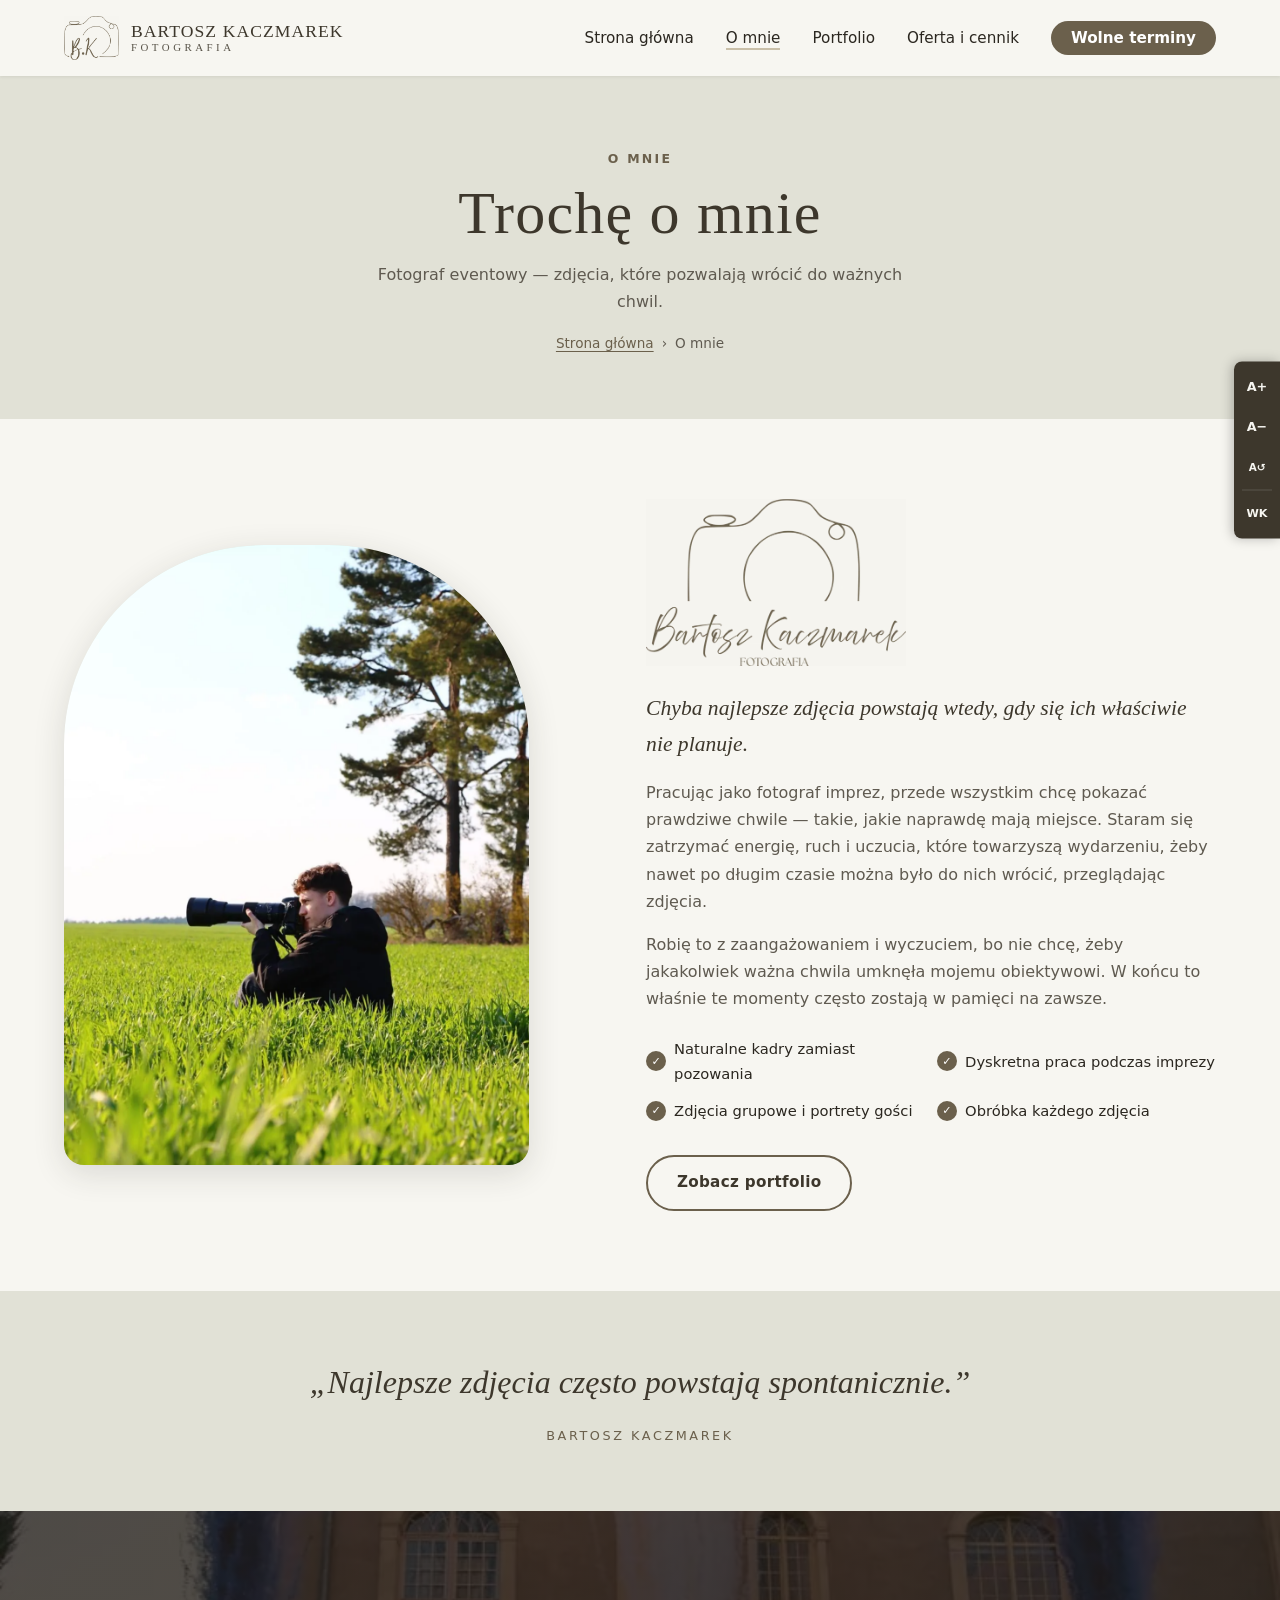
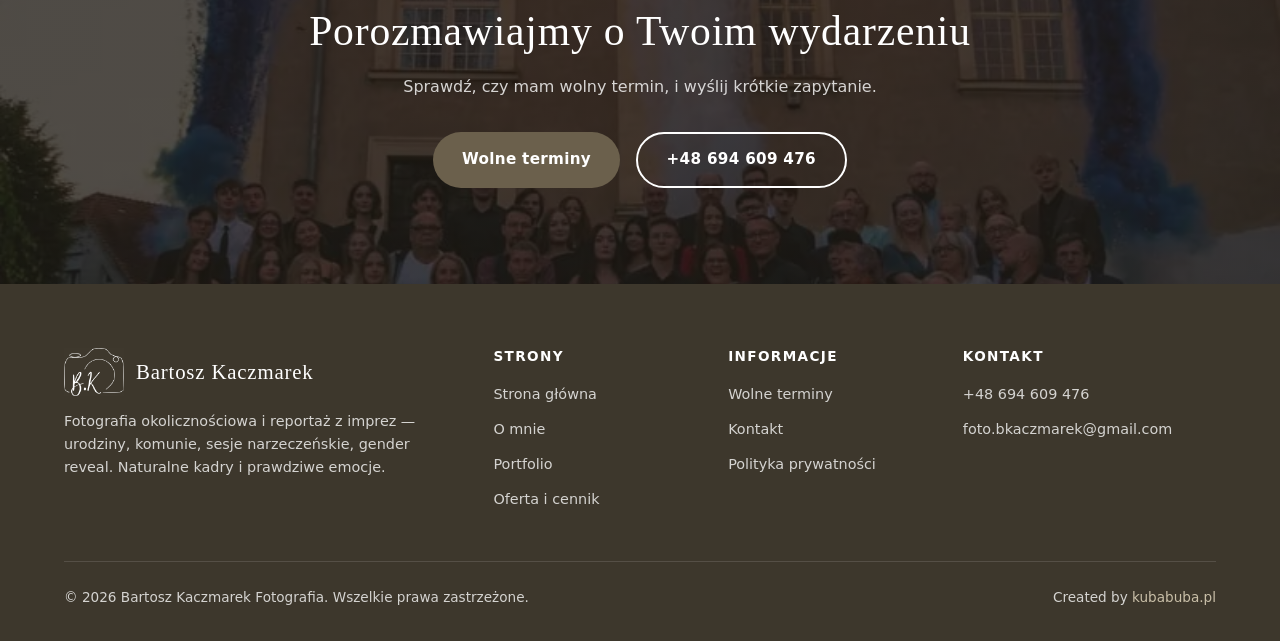
==== o-mnie.html @ b48b7364 "feat: strona Bartosz Kaczmarek Fotografia z kalendarzem wolnych terminów - strony: główna, o mnie, p" ====
<!DOCTYPE html>
<html lang="pl">
<head>
  <meta charset="UTF-8">
  <meta name="viewport" content="width=device-width, initial-scale=1.0">
  <title>O mnie — Bartosz Kaczmarek Fotografia</title>
  <meta name="description" content="Bartosz Kaczmarek — fotograf eventowy. Reportaż z imprez okolicznościowych i sesje zdjęciowe nastawione na naturalne kadry i prawdziwe emocje.">
  <meta property="og:title" content="O mnie — Bartosz Kaczmarek Fotografia">
  <meta property="og:description" content="Fotograf eventowy nastawiony na naturalne kadry i prawdziwe emocje.">
  <meta property="og:type" content="website">
  <meta property="og:locale" content="pl_PL">
  <meta name="theme-color" content="#3d372c">
  <link rel="icon" type="image/png" href="favicon.png">
  <link rel="apple-touch-icon" href="apple-touch-icon.png">
  <link rel="stylesheet" href="assets/css/style.css">
</head>
<body data-page="o-mnie" class="nav-solid">

  <div id="header-placeholder"></div>

  <main id="main">

    <div class="page-hero">
      <div class="container">
        <span class="label">O mnie</span>
        <h1>Trochę o mnie</h1>
        <p>Fotograf eventowy — zdjęcia, które pozwalają wrócić do ważnych chwil.</p>
        <nav class="breadcrumb" aria-label="Okruszki">
          <a href="index.html">Strona główna</a>
          <span aria-hidden="true">›</span>
          <span>O mnie</span>
        </nav>
      </div>
    </div>

    <section>
      <div class="container">
        <div class="about-grid">
          <div class="about-image reveal-left">
            <img src="assets/img/portfolio/fotograf-w-plenerze.webp" alt="Bartosz Kaczmarek z aparatem podczas zdjęć w plenerze" width="1066" height="1600" loading="lazy">
          </div>
          <div class="about-content reveal-right">
            <img src="assets/img/logo-full.webp" alt="Bartosz Kaczmarek Fotografia — logo" width="600" height="385" loading="lazy" style="max-width:260px; margin-bottom:1.5rem;">
            <p class="lead">Chyba najlepsze zdjęcia powstają wtedy, gdy się ich właściwie nie planuje.</p>
            <p>Pracując jako fotograf imprez, przede wszystkim chcę pokazać prawdziwe chwile — takie, jakie naprawdę mają miejsce. Staram się zatrzymać energię, ruch i uczucia, które towarzyszą wydarzeniu, żeby nawet po długim czasie można było do nich wrócić, przeglądając zdjęcia.</p>
            <p>Robię to z zaangażowaniem i wyczuciem, bo nie chcę, żeby jakakolwiek ważna chwila umknęła mojemu obiektywowi. W końcu to właśnie te momenty często zostają w pamięci na zawsze.</p>
            <div class="about-features">
              <span class="about-feature">Naturalne kadry zamiast pozowania</span>
              <span class="about-feature">Dyskretna praca podczas imprezy</span>
              <span class="about-feature">Zdjęcia grupowe i portrety gości</span>
              <span class="about-feature">Obróbka każdego zdjęcia</span>
            </div>
            <a href="portfolio.html" class="btn btn-outline-dark">Zobacz portfolio</a>
          </div>
        </div>
      </div>
    </section>

    <section class="quote-band alt">
      <div class="container reveal">
        <blockquote>„Najlepsze zdjęcia często powstają spontanicznie.”</blockquote>
        <cite>Bartosz Kaczmarek</cite>
      </div>
    </section>

    <section id="cta">
      <div class="container">
        <h2 class="reveal">Porozmawiajmy o Twoim wydarzeniu</h2>
        <p class="reveal">Sprawdź, czy mam wolny termin, i wyślij krótkie zapytanie.</p>
        <div class="cta-actions reveal">
          <a href="kontakt.html#terminy" class="btn btn-primary">Wolne terminy</a>
          <a href="tel:+48694609476" class="btn btn-outline">+48 694 609 476</a>
        </div>
      </div>
    </section>

  </main>

  <div id="footer-placeholder"></div>

  <script src="assets/js/components.js"></script>
  <script src="assets/js/main.js"></script>
  <script src="assets/js/booking.js"></script>
</body>
</html>
---- assets/css/style.css ----
/* ============================================================
   BARTOSZ KACZMAREK FOTOGRAFIA — Main Stylesheet
   Układ header/footer jak w Filar; kolory z logo (len + taupe)
   ============================================================ */

/* ── Custom Properties ───────────────────────────────────── */
:root {
  /* Brand colours (z logo: tło #E1E1D6, linia #8C7E64) */
  --color-primary:      #6b604c;
  --color-primary-dark: #3d372c;
  --color-accent:       #8c7e64;
  --color-accent-light: #c9bfa8;
  --color-text:         #2b2720;
  --color-text-light:   #5f5a50;
  --color-bg:           #f7f6f1;
  --color-bg-alt:       #e1e1d6;
  --color-border:       #d6d3c6;
  --color-white:        #ffffff;

  /* Calendar states */
  --cal-free:    #e3ecd9;
  --cal-free-bd: #7d9a62;

  /* Typography — bez zewnętrznych fontów */
  /* Tylko kroje z pełnymi polskimi znakami (Bodoni MT/Didot ich nie mają — litery z ogonkami
     wypadały z innego fontu). Palatino: Windows/macOS, dalej Georgia i systemowy szeryfowy. */
  --font-heading: 'Palatino Linotype', Palatino, 'Book Antiqua', Georgia, 'Noto Serif', serif;
  --font-body:    'Segoe UI', system-ui, -apple-system, sans-serif;
  --font-size-base: 1rem;
  --line-height:    1.7;

  /* Spacing */
  --section-pad: 5rem 0;
  --container-max: 1200px;
  --container-pad: 0 1.5rem;

  /* Shadows */
  --shadow-sm: 0 1px 3px rgba(43,39,32,.08);
  --shadow-md: 0 4px 16px rgba(43,39,32,.10);
  --shadow-lg: 0 8px 32px rgba(43,39,32,.14);

  /* Radius */
  --radius-sm: 6px;
  --radius-md: 12px;
  --radius-lg: 20px;

  /* Transitions */
  --transition: 0.25s ease;
}

/* ── Reset ───────────────────────────────────────────────── */
*, *::before, *::after { box-sizing: border-box; margin: 0; padding: 0; }

html { scroll-behavior: smooth; font-size: 16px; }

body {
  font-family: var(--font-body);
  font-size: var(--font-size-base);
  line-height: var(--line-height);
  color: var(--color-text);
  background: var(--color-bg);
  overflow-x: hidden;
}

/* Animacje wejścia (reveal-left/right) nie mogą poszerzać strony na telefonach */
main { overflow-x: clip; }

img { max-width: 100%; height: auto; display: block; }
a { color: inherit; text-decoration: none; }
ul, ol { list-style: none; }
button { cursor: pointer; border: none; background: none; font: inherit; color: inherit; }
input, textarea, select { font: inherit; }

:focus-visible { outline: 3px solid var(--color-accent); outline-offset: 3px; }

.skip-link {
  position: absolute; left: 1rem; top: -100px; z-index: 2000;
  background: var(--color-primary-dark); color: var(--color-white);
  padding: .5rem 1rem; border-radius: var(--radius-sm);
}
.skip-link:focus { top: 1rem; }

/* ── Typography ──────────────────────────────────────────── */
h1, h2, h3, h4, h5, h6 {
  font-family: var(--font-heading);
  line-height: 1.2;
  color: var(--color-primary-dark);
  font-weight: 500;
  letter-spacing: .02em;
}

h1 { font-size: clamp(2.1rem, 5.5vw, 3.75rem); }
h2 { font-size: clamp(1.7rem, 3.8vw, 2.6rem); }
h3 { font-size: clamp(1.2rem, 2.5vw, 1.5rem); }
h4 { font-size: 1.1rem; }

p { margin-bottom: 1rem; }
p:last-child { margin-bottom: 0; }

/* ── Container ───────────────────────────────────────────── */
.container {
  max-width: var(--container-max);
  width: 100%;
  margin: 0 auto;
  padding: var(--container-pad);
}

/* ── Section ─────────────────────────────────────────────── */
section { padding: var(--section-pad); }
section.alt { background: var(--color-bg-alt); }

.section-header {
  text-align: center;
  margin-bottom: 3rem;
}
.label,
.section-header .label {
  display: inline-block;
  font-size: .78rem;
  font-weight: 700;
  letter-spacing: .18em;
  text-transform: uppercase;
  color: var(--color-primary);
  margin-bottom: .5rem;
}
.section-header h2 { margin-bottom: .75rem; }
.section-header p {
  max-width: 620px;
  margin: 0 auto;
  color: var(--color-text-light);
}

/* ── Buttons ─────────────────────────────────────────────── */
.btn {
  display: inline-flex;
  align-items: center;
  gap: .5rem;
  padding: .8rem 1.8rem;
  border-radius: 50px;
  font-weight: 600;
  font-size: .95rem;
  letter-spacing: .02em;
  transition: background var(--transition), color var(--transition),
              transform var(--transition), box-shadow var(--transition);
}
.btn:hover { transform: translateY(-2px); box-shadow: var(--shadow-md); }
.btn:active { transform: translateY(0); }

.btn-primary {
  background: var(--color-primary);
  color: var(--color-white);
}
.btn-primary:hover { background: var(--color-primary-dark); }

.btn-outline {
  background: transparent;
  color: var(--color-white);
  border: 2px solid var(--color-white);
}
.btn-outline:hover {
  background: var(--color-white);
  color: var(--color-primary-dark);
}

.btn-outline-dark {
  background: transparent;
  color: var(--color-primary-dark);
  border: 2px solid var(--color-primary);
}
.btn-outline-dark:hover {
  background: var(--color-primary);
  color: var(--color-white);
}

/* ── Navigation ──────────────────────────────────────────── */
#navbar {
  position: fixed;
  top: 0; left: 0; right: 0;
  z-index: 1000;
  background: transparent;
  transition: background var(--transition), box-shadow var(--transition), padding var(--transition);
  padding: 1rem 0;
}
#navbar.scrolled {
  background: var(--color-bg);
  box-shadow: var(--shadow-sm);
  padding: .5rem 0;
}

.nav-inner {
  display: flex;
  align-items: center;
  justify-content: space-between;
  gap: 1rem;
}

.nav-logo {
  display: flex;
  align-items: center;
  gap: .75rem;
  color: var(--color-white);
  transition: color var(--transition);
}
.nav-logo img { height: 44px; width: auto; }
.nav-logo .logo-dark { display: none; }
#navbar.scrolled .nav-logo .logo-dark { display: block; }
#navbar.scrolled .nav-logo .logo-light { display: none; }
.nav-logo-text {
  display: flex;
  flex-direction: column;
  line-height: 1.1;
  font-family: var(--font-heading);
}
.nav-logo-text strong { font-weight: 500; font-size: 1.1rem; letter-spacing: .06em; text-transform: uppercase; }
.nav-logo-text span { font-size: .68rem; letter-spacing: .32em; text-transform: uppercase; opacity: .85; }
#navbar.scrolled .nav-logo { color: var(--color-primary-dark); }

.nav-links {
  display: flex;
  align-items: center;
  gap: 2rem;
}
.nav-links a {
  font-weight: 500;
  font-size: .95rem;
  color: rgba(255,255,255,.92);
  transition: color var(--transition);
  position: relative;
}
.nav-links a::after {
  content: '';
  position: absolute;
  bottom: -3px; left: 0;
  width: 0; height: 2px;
  background: var(--color-accent-light);
  transition: width var(--transition);
}
.nav-links a:hover::after,
.nav-links a.active::after { width: 100%; }
.nav-links a:hover { color: var(--color-white); }
#navbar.scrolled .nav-links a { color: var(--color-text); }
#navbar.scrolled .nav-links a::after { background: var(--color-accent); }
#navbar.scrolled .nav-links a:hover { color: var(--color-primary-dark); }

.nav-cta {
  background: var(--color-primary) !important;
  color: var(--color-white) !important;
  padding: .5rem 1.25rem;
  border-radius: 50px;
  font-weight: 700 !important;
  transition: background var(--transition) !important;
}
.nav-cta:hover { background: var(--color-primary-dark) !important; }
.nav-cta::after { display: none !important; }

.hamburger {
  display: none;
  flex-direction: column;
  gap: 5px;
  padding: .25rem;
  position: relative;
  z-index: 2;
}
.hamburger span {
  display: block;
  width: 24px; height: 2px;
  background: var(--color-white);
  border-radius: 2px;
  transition: transform var(--transition), opacity var(--transition);
}
#navbar.scrolled .hamburger span { background: var(--color-primary-dark); }
.hamburger.open span { background: var(--color-white) !important; }

.hamburger.open span:nth-child(1) { transform: translateY(7px) rotate(45deg); }
.hamburger.open span:nth-child(2) { opacity: 0; }
.hamburger.open span:nth-child(3) { transform: translateY(-7px) rotate(-45deg); }

/* Strony bez dużego zdjęcia w hero — od razu jasny pasek */
body.nav-solid #navbar { background: var(--color-bg); box-shadow: var(--shadow-sm); }
body.nav-solid .nav-logo { color: var(--color-primary-dark); }
body.nav-solid .nav-logo .logo-dark { display: block; }
body.nav-solid .nav-logo .logo-light { display: none; }
body.nav-solid .nav-links a { color: var(--color-text); }
body.nav-solid .hamburger span { background: var(--color-primary-dark); }

/* ── Footer ──────────────────────────────────────────────── */
#footer {
  background: var(--color-primary-dark);
  color: rgba(255,255,255,.78);
  padding: 4rem 0 2rem;
}
.footer-grid {
  display: grid;
  grid-template-columns: 2fr 1fr 1fr 1.3fr;
  gap: 2.5rem;
  margin-bottom: 3rem;
}
.footer-brand .logo {
  display: flex;
  align-items: center;
  gap: .75rem;
  font-family: var(--font-heading);
  font-size: 1.3rem;
  color: var(--color-white);
  margin-bottom: .9rem;
  letter-spacing: .04em;
}
.footer-brand .logo img { height: 48px; width: auto; }
.footer-brand p { font-size: .9rem; line-height: 1.6; }

.footer-col h4 {
  font-family: var(--font-body);
  color: var(--color-white);
  font-size: .85rem;
  font-weight: 700;
  letter-spacing: .1em;
  text-transform: uppercase;
  margin-bottom: 1rem;
}
.footer-col ul { display: flex; flex-direction: column; gap: .5rem; }
.footer-col ul a {
  font-size: .9rem;
  transition: color var(--transition);
  word-break: break-word;
}
.footer-col ul a:hover { color: var(--color-white); text-decoration: underline; }

.footer-bottom {
  border-top: 1px solid rgba(255,255,255,.12);
  padding-top: 1.5rem;
  display: flex;
  justify-content: space-between;
  align-items: center;
  font-size: .85rem;
  flex-wrap: wrap;
  gap: .5rem;
}
.footer-bottom p { margin: 0; }
.footer-bottom a { color: var(--color-accent-light); }
.footer-bottom a:hover { color: var(--color-white); }

/* ── Hero (zdjęcie na pełną szerokość) ───────────────────── */
#hero {
  min-height: 100vh;
  min-height: 100svh;
  display: flex;
  align-items: center;
  position: relative;
  overflow: hidden;
  color: var(--color-white);
  background: var(--color-primary-dark);
}
.hero-bg {
  position: absolute;
  inset: 0;
}
.hero-bg img {
  width: 100%; height: 100%;
  object-fit: cover;
  object-position: center 40%;
}
#hero::after {
  content: '';
  position: absolute;
  inset: 0;
  background: linear-gradient(90deg, rgba(30,26,20,.82) 0%, rgba(30,26,20,.55) 45%, rgba(30,26,20,.15) 100%);
}
.hero-inner {
  position: relative;
  z-index: 1;
  max-width: 680px;
  padding-top: 4rem;
}
.hero-label {
  display: inline-block;
  border: 1px solid rgba(255,255,255,.35);
  border-radius: 50px;
  padding: .3rem 1rem;
  font-size: .75rem;
  font-weight: 600;
  letter-spacing: .2em;
  text-transform: uppercase;
  margin-bottom: 1.5rem;
}
#hero h1 {
  color: var(--color-white);
  margin-bottom: 1.25rem;
}
#hero h1 em {
  font-style: italic;
  color: var(--color-accent-light);
}
#hero p {
  font-size: 1.12rem;
  color: rgba(255,255,255,.85);
  max-width: 560px;
  margin-bottom: 2rem;
}
.hero-actions { display: flex; gap: 1rem; flex-wrap: wrap; }

/* ── About (preview) ─────────────────────────────────────── */
.about-grid {
  display: grid;
  grid-template-columns: 1fr 1.1fr;
  gap: 4rem;
  align-items: center;
}
.about-image {
  border-radius: 200px 200px var(--radius-lg) var(--radius-lg);
  overflow: hidden;
  box-shadow: var(--shadow-lg);
  aspect-ratio: 3/4;
  max-height: 620px;
  background: var(--color-bg-alt);
}
.about-image img {
  width: 100%; height: 100%;
  object-fit: cover;
}
.about-content h2 { margin-bottom: 1rem; }
.about-content p { color: var(--color-text-light); }
.about-content .lead {
  font-family: var(--font-heading);
  font-size: 1.35rem;
  font-style: italic;
  color: var(--color-primary-dark);
}

.about-features {
  display: grid;
  grid-template-columns: 1fr 1fr;
  gap: .75rem;
  margin: 1.5rem 0 2rem;
}
.about-feature {
  display: flex;
  align-items: center;
  gap: .5rem;
  font-size: .92rem;
  font-weight: 500;
}
.about-feature::before {
  content: '✓';
  display: flex;
  align-items: center;
  justify-content: center;
  width: 20px; height: 20px;
  background: var(--color-primary);
  color: var(--color-white);
  border-radius: 50%;
  font-size: .7rem;
  font-weight: 800;
  flex-shrink: 0;
}

/* ── Services ────────────────────────────────────────────── */
.services-grid {
  display: grid;
  grid-template-columns: repeat(3, 1fr);
  gap: 1.5rem;
}
.service-card {
  background: var(--color-white);
  border: 1px solid var(--color-border);
  border-radius: var(--radius-md);
  overflow: hidden;
  transition: transform var(--transition), box-shadow var(--transition);
  display: flex;
  flex-direction: column;
}
.service-card:hover { transform: translateY(-6px); box-shadow: var(--shadow-lg); }
.service-photo {
  aspect-ratio: 4/3;
  overflow: hidden;
  background: var(--color-bg-alt);
}
.service-photo img { width: 100%; height: 100%; object-fit: cover; transition: transform .5s ease; }
.service-card:hover .service-photo img { transform: scale(1.05); }
.service-photo--empty { background: var(--color-bg-alt); }

/* Zdjęcia pionowe w przyciętych kaflach — kadr od góry, żeby nie ucinać głów */
img.img-top { object-position: center 8%; }
.service-body { padding: 1.75rem; display: flex; flex-direction: column; flex: 1; }
.service-num {
  font-size: .75rem;
  font-weight: 800;
  color: var(--color-accent);
  letter-spacing: .14em;
  margin-bottom: .5rem;
}
.service-card h3 { margin-bottom: .5rem; }
.service-card p { color: var(--color-text-light); font-size: .93rem; }
.service-tags {
  display: flex; flex-wrap: wrap; gap: .4rem;
  margin-top: auto; padding-top: 1rem;
}
.service-tags li {
  font-size: .75rem;
  background: var(--color-bg);
  border: 1px solid var(--color-border);
  border-radius: 50px;
  padding: .15rem .7rem;
  color: var(--color-text-light);
}

/* ── Portfolio preview (strona główna) ───────────────────── */
.portfolio-mosaic {
  display: grid;
  grid-template-columns: repeat(4, 1fr);
  grid-auto-rows: 220px;
  gap: .75rem;
}
.portfolio-mosaic a {
  position: relative;
  overflow: hidden;
  border-radius: var(--radius-sm);
  background: var(--color-bg-alt);
}
.portfolio-mosaic a:nth-child(1) { grid-column: span 2; grid-row: span 2; }
.portfolio-mosaic a:nth-child(4) { grid-row: span 2; }
.portfolio-mosaic img {
  width: 100%; height: 100%;
  object-fit: cover;
  transition: transform .5s ease, filter .5s ease;
}
.portfolio-mosaic a:hover img { transform: scale(1.05); filter: brightness(.85); }

/* ── Gallery (portfolio.html) ────────────────────────────── */
.gallery-filters {
  display: flex;
  flex-wrap: wrap;
  justify-content: center;
  gap: .5rem;
  margin-bottom: 2.5rem;
}
.gallery-filters button {
  padding: .5rem 1.2rem;
  border-radius: 50px;
  border: 1.5px solid var(--color-border);
  background: var(--color-white);
  font-size: .9rem;
  font-weight: 500;
  color: var(--color-text);
  transition: background var(--transition), color var(--transition), border-color var(--transition);
}
.gallery-filters button:hover { border-color: var(--color-primary); }
.gallery-filters button[aria-pressed="true"] {
  background: var(--color-primary);
  border-color: var(--color-primary);
  color: var(--color-white);
}
.gallery-filters .count { opacity: .7; font-size: .8em; margin-left: .25rem; }

.gallery {
  columns: 3 300px;
  column-gap: 1rem;
}
.gallery-item {
  break-inside: avoid;
  margin-bottom: 1rem;
  position: relative;
  border-radius: var(--radius-sm);
  overflow: hidden;
  background: var(--color-bg-alt);
}
.gallery-item[hidden] { display: none; }
.gallery-item button {
  display: block;
  width: 100%;
  padding: 0;
  cursor: zoom-in;
}
.gallery-item img {
  width: 100%;
  transition: transform .5s ease;
}
.gallery-item figcaption {
  position: absolute;
  left: 0; right: 0; bottom: 0;
  padding: 2rem 1rem .8rem;
  background: linear-gradient(transparent, rgba(30,26,20,.75));
  color: var(--color-white);
  font-size: .85rem;
  opacity: 0;
  transform: translateY(8px);
  transition: opacity var(--transition), transform var(--transition);
  pointer-events: none;
}
.gallery-item:hover img { transform: scale(1.04); }
.gallery-item:hover figcaption,
.gallery-item:focus-within figcaption { opacity: 1; transform: none; }
.gallery-item figcaption span {
  display: block;
  font-size: .7rem;
  letter-spacing: .14em;
  text-transform: uppercase;
  color: var(--color-accent-light);
}

/* ── Lightbox ────────────────────────────────────────────── */
.lightbox {
  border: none;
  padding: 0;
  margin: 0;
  width: 100vw;
  height: 100vh;
  max-width: none;
  max-height: none;
  background: rgba(20,18,14,.96);
  color: var(--color-white);
}
.lightbox::backdrop { background: rgba(20,18,14,.96); }
.lightbox[open] {
  display: flex;
  align-items: center;
  justify-content: center;
}
.lightbox figure {
  max-width: 92vw;
  max-height: 88vh;
  display: flex;
  flex-direction: column;
  align-items: center;
  gap: .75rem;
}
.lightbox img {
  max-width: 92vw;
  max-height: 80vh;
  width: auto;
  height: auto;
  object-fit: contain;
  border-radius: 4px;
  box-shadow: 0 10px 40px rgba(0,0,0,.5);
}
.lightbox figcaption { font-size: .9rem; color: rgba(255,255,255,.8); text-align: center; }
.lightbox-btn {
  position: absolute;
  width: 48px; height: 48px;
  border-radius: 50%;
  background: rgba(255,255,255,.1);
  color: var(--color-white);
  font-size: 1.6rem;
  line-height: 1;
  display: flex; align-items: center; justify-content: center;
  transition: background var(--transition);
}
.lightbox-btn:hover { background: rgba(255,255,255,.25); }
.lightbox-close { top: 1rem; right: 1rem; }
.lightbox-prev { left: 1rem; top: 50%; transform: translateY(-50%); }
.lightbox-next { right: 1rem; top: 50%; transform: translateY(-50%); }
.lightbox-counter { position: absolute; top: 1.4rem; left: 1.5rem; font-size: .85rem; color: rgba(255,255,255,.65); }

/* ── Pricing ─────────────────────────────────────────────── */
.pricing-grid {
  display: grid;
  grid-template-columns: repeat(3, 1fr);
  gap: 1.5rem;
  align-items: stretch;
}
.pricing-card {
  border: 1px solid var(--color-border);
  border-radius: var(--radius-md);
  padding: 2.5rem 2rem;
  background: var(--color-white);
  transition: transform var(--transition), box-shadow var(--transition);
  display: flex;
  flex-direction: column;
  text-align: center;
}
.pricing-card:hover { transform: translateY(-6px); box-shadow: var(--shadow-lg); }
.pricing-card.featured {
  background: var(--color-primary-dark);
  color: var(--color-white);
  border-color: transparent;
  box-shadow: var(--shadow-lg);
}
.pricing-card .plan-name {
  font-size: .8rem;
  font-weight: 700;
  letter-spacing: .18em;
  text-transform: uppercase;
  color: var(--color-primary);
  margin-bottom: .5rem;
}
.pricing-card.featured .plan-name { color: var(--color-accent-light); }
.pricing-hours {
  font-family: var(--font-heading);
  font-size: 1.5rem;
  color: var(--color-primary-dark);
  margin-bottom: 1rem;
}
.pricing-card.featured .pricing-hours { color: var(--color-white); }
.pricing-price {
  font-family: var(--font-heading);
  font-size: 2.2rem;
  color: var(--color-primary-dark);
  line-height: 1.1;
  margin-bottom: .25rem;
}
.pricing-card.featured .pricing-price { color: var(--color-white); }
.pricing-price small { font-size: .5em; }
.pricing-note { font-size: .85rem; color: var(--color-text-light); margin-bottom: 1.5rem; }
.pricing-card.featured .pricing-note { color: rgba(255,255,255,.7); }

.pricing-features {
  display: flex;
  flex-direction: column;
  gap: .6rem;
  margin-bottom: 2rem;
  text-align: left;
}
.pricing-features li {
  display: flex;
  align-items: flex-start;
  gap: .5rem;
  font-size: .92rem;
}
.pricing-features li::before {
  content: '✓';
  display: flex;
  align-items: center;
  justify-content: center;
  width: 18px; height: 18px;
  margin-top: .2rem;
  background: var(--color-bg-alt);
  color: var(--color-primary-dark);
  border-radius: 50%;
  font-size: .65rem;
  font-weight: 800;
  flex-shrink: 0;
}
.pricing-card.featured .pricing-features li { color: rgba(255,255,255,.9); }
.pricing-card.featured .pricing-features li::before { background: rgba(255,255,255,.15); color: var(--color-white); }
.pricing-card .btn { margin-top: auto; justify-content: center; }
.pricing-card.featured .btn-outline-dark { color: var(--color-white); border-color: var(--color-white); }
.pricing-card.featured .btn-outline-dark:hover { background: var(--color-white); color: var(--color-primary-dark); }

.pricing-extra {
  margin-top: 2rem;
  padding: 1.25rem 1.5rem;
  border-radius: var(--radius-md);
  background: var(--color-white);
  border: 1px dashed var(--color-accent);
  text-align: center;
  font-size: .95rem;
  color: var(--color-text-light);
}
.pricing-extra strong { color: var(--color-primary-dark); }

/* ── Process ─────────────────────────────────────────────── */
.process-grid {
  display: grid;
  grid-template-columns: repeat(4, 1fr);
  gap: 1.5rem;
  counter-reset: step;
}
.process-step {
  position: relative;
  padding: 1.75rem 1.5rem;
  background: var(--color-white);
  border-radius: var(--radius-md);
  border: 1px solid var(--color-border);
}
.process-step::before {
  counter-increment: step;
  content: '0' counter(step);
  display: block;
  font-family: var(--font-heading);
  font-size: 2.2rem;
  color: var(--color-accent);
  line-height: 1;
  margin-bottom: .75rem;
}
.process-step h3 { font-size: 1.15rem; margin-bottom: .4rem; }
.process-step p { font-size: .9rem; color: var(--color-text-light); }

/* ── Availability calendar ───────────────────────────────── */
.availability-grid {
  display: grid;
  grid-template-columns: 1fr 1.15fr;
  gap: 3rem;
  align-items: start;
}
.availability-info h2 { margin-bottom: 1rem; }
.availability-info p { color: var(--color-text-light); }
.availability-steps { margin: 1.5rem 0; display: grid; gap: .75rem; counter-reset: av; }
.availability-steps li {
  display: flex; gap: .75rem; align-items: flex-start;
  font-size: .95rem; color: var(--color-text);
}
.availability-steps li::before {
  counter-increment: av;
  content: counter(av);
  width: 26px; height: 26px; flex-shrink: 0;
  border-radius: 50%;
  background: var(--color-primary);
  color: var(--color-white);
  font-size: .8rem; font-weight: 700;
  display: flex; align-items: center; justify-content: center;
}

.cal {
  background: var(--color-white);
  border: 1px solid var(--color-border);
  border-radius: var(--radius-lg);
  padding: 1.5rem;
  box-shadow: var(--shadow-sm);
}
.cal-head {
  display: flex;
  align-items: center;
  justify-content: space-between;
  margin-bottom: 1rem;
}
.cal-title {
  font-family: var(--font-heading);
  font-size: 1.35rem;
  color: var(--color-primary-dark);
  text-transform: capitalize;
}
.cal-nav {
  width: 40px; height: 40px;
  border-radius: 50%;
  border: 1.5px solid var(--color-border);
  font-size: 1.2rem;
  display: flex; align-items: center; justify-content: center;
  transition: background var(--transition), border-color var(--transition);
}
.cal-nav:hover:not(:disabled) { border-color: var(--color-primary); background: var(--color-bg); }
.cal-nav:disabled { opacity: .3; cursor: default; }

.cal-table {
  width: 100%;
  border-collapse: separate;
  border-spacing: 4px;
  table-layout: fixed;
}
.cal-table th {
  font-size: .72rem;
  font-weight: 700;
  letter-spacing: .08em;
  text-transform: uppercase;
  color: var(--color-text-light);
  padding-bottom: .35rem;
}
.cal-table td { padding: 0; }
.cal-day {
  width: 100%;
  aspect-ratio: 1;
  min-height: 38px;
  border-radius: 8px;
  display: flex;
  flex-direction: column;
  align-items: center;
  justify-content: center;
  font-size: .92rem;
  font-weight: 500;
  border: 1.5px solid transparent;
  position: relative;
  line-height: 1.1;
}
.cal-day.is-off  { background: var(--color-bg); color: #9b968a; }
.cal-day.is-past { color: #c4bfb3; }
.cal-day.is-free {
  background: var(--cal-free);
  border-color: var(--cal-free-bd);
  color: #24401a;
  font-weight: 700;
  cursor: pointer;
  transition: transform var(--transition), box-shadow var(--transition), background var(--transition);
}
.cal-day.is-free:hover,
.cal-day.is-free:focus-visible {
  background: var(--cal-free-bd);
  color: var(--color-white);
  transform: scale(1.06);
  box-shadow: var(--shadow-md);
}
.cal-plus {
  font-size: 1rem;
  font-weight: 800;
  line-height: 1;
  color: var(--cal-free-bd);
}
.cal-day.is-free:hover .cal-plus,
.cal-day.is-free:focus-visible .cal-plus { color: var(--color-white); }
.cal-day.is-today { box-shadow: inset 0 0 0 2px var(--color-accent); }

.cal-legend {
  display: flex;
  flex-wrap: wrap;
  gap: .5rem 1.25rem;
  margin-top: 1rem;
  font-size: .82rem;
  color: var(--color-text-light);
}
.cal-legend span { display: inline-flex; align-items: center; gap: .4rem; }
.cal-legend i {
  width: 18px; height: 18px; border-radius: 5px;
  display: inline-flex; align-items: center; justify-content: center;
  font-style: normal; font-weight: 800; font-size: .75rem;
  border: 1.5px solid transparent;
}
.cal-legend .lg-free { background: var(--cal-free); border-color: var(--cal-free-bd); color: var(--cal-free-bd); }
.cal-legend .lg-off  { background: var(--color-bg); border-color: var(--color-border); }
.cal-empty { margin-top: .75rem; font-size: .88rem; color: var(--color-text-light); }
.cal-meta { margin-top: .75rem; font-size: .78rem; color: var(--color-text-light); }
.cal-meta.is-demo { color: #8a5a00; }
.cal-error {
  padding: 1rem;
  border-radius: var(--radius-sm);
  background: var(--color-bg);
  color: var(--color-text-light);
  font-size: .9rem;
}
.cal-error a { color: var(--color-primary-dark); font-weight: 600; text-decoration: underline; }

/* ── Modal (formularz zapytania) ─────────────────────────── */
.modal {
  border: none;
  padding: 0;
  margin: auto;
  width: min(640px, calc(100vw - 2rem));
  max-height: calc(100vh - 2rem);
  border-radius: var(--radius-lg);
  background: var(--color-white);
  color: var(--color-text);
  box-shadow: 0 20px 60px rgba(0,0,0,.35);
  overflow: auto;
  overscroll-behavior: contain;
}
.modal::backdrop { background: rgba(30,26,20,.65); backdrop-filter: blur(3px); }
.modal[open] { animation: modal-in .25s ease; }
@keyframes modal-in { from { opacity: 0; transform: translateY(16px); } to { opacity: 1; transform: none; } }
.modal-inner { position: relative; padding: 2.25rem 2.25rem 2rem; }
.modal-close {
  position: absolute; top: .9rem; right: .9rem;
  width: 40px; height: 40px; border-radius: 50%;
  font-size: 1.6rem; line-height: 1;
  color: var(--color-text-light);
  display: flex; align-items: center; justify-content: center;
  transition: background var(--transition);
}
.modal-close:hover { background: var(--color-bg); color: var(--color-text); }
.modal h2 { font-size: clamp(1.5rem, 3vw, 1.9rem); margin-bottom: .5rem; }
.modal-date {
  display: inline-block;
  background: var(--cal-free);
  border: 1.5px solid var(--cal-free-bd);
  color: #24401a;
  font-weight: 700;
  border-radius: 50px;
  padding: .3rem 1rem;
  margin-bottom: .75rem;
}
.modal-date::first-letter { text-transform: uppercase; }
.modal-intro { color: var(--color-text-light); font-size: .93rem; margin-bottom: 1.5rem; }
.modal .form-group { margin-bottom: 1rem; }
.modal .form-hint { margin: -.5rem 0 1rem; }
.modal-success { text-align: center; padding: 1rem 0; }
.modal-success h2:focus { outline: none; }
.modal-success p { color: var(--color-text-light); margin: 1rem auto 1.5rem; max-width: 440px; }
.success-icon {
  width: 64px; height: 64px; margin: 0 auto 1rem;
  border-radius: 50%;
  background: var(--cal-free);
  border: 2px solid var(--cal-free-bd);
  color: var(--cal-free-bd);
  font-size: 1.8rem; font-weight: 800;
  display: flex; align-items: center; justify-content: center;
}
.btn-block { width: 100%; justify-content: center; padding: 1rem; }
.optional { font-weight: 400; color: var(--color-text-light); }
.error-msg.form-group-error { display: none; font-size: .8rem; color: #c53030; margin: -.5rem 0 1rem; }
.error-msg.form-group-error.visible { display: block; }

.visually-hidden {
  position: absolute !important;
  width: 1px; height: 1px;
  padding: 0; margin: -1px;
  overflow: hidden; clip: rect(0 0 0 0);
  white-space: nowrap; border: 0;
}

/* ── FAQ ─────────────────────────────────────────────────── */
.faq-list { max-width: 760px; margin: 0 auto; }
.faq-item {
  border: 1px solid var(--color-border);
  border-radius: var(--radius-md);
  margin-bottom: .75rem;
  overflow: hidden;
}
.faq-question {
  width: 100%;
  display: flex;
  justify-content: space-between;
  align-items: center;
  padding: 1.25rem 1.5rem;
  background: var(--color-white);
  font-weight: 600;
  font-size: .95rem;
  text-align: left;
  gap: 1rem;
  transition: background var(--transition);
}
.faq-question:hover { background: var(--color-bg); }
.faq-question.open { background: var(--color-primary); color: var(--color-white); }

.faq-icon {
  width: 22px; height: 22px;
  border-radius: 50%;
  border: 2px solid currentColor;
  display: flex; align-items: center; justify-content: center;
  flex-shrink: 0;
  font-size: .85rem;
  transition: transform var(--transition);
}
.faq-question.open .faq-icon { transform: rotate(45deg); }

.faq-answer {
  max-height: 0;
  overflow: hidden;
  transition: max-height .35s ease, padding .35s ease;
  padding: 0 1.5rem;
  background: var(--color-white);
  color: var(--color-text-light);
  font-size: .95rem;
}
.faq-answer.open {
  max-height: 400px;
  padding: 1rem 1.5rem 1.25rem;
}

/* ── Quote ───────────────────────────────────────────────── */
.quote-band {
  text-align: center;
  padding: 4rem 0;
}
.quote-band blockquote {
  font-family: var(--font-heading);
  font-size: clamp(1.4rem, 3vw, 2rem);
  font-style: italic;
  color: var(--color-primary-dark);
  max-width: 760px;
  margin: 0 auto;
}
.quote-band cite {
  display: block;
  margin-top: 1rem;
  font-style: normal;
  font-size: .8rem;
  letter-spacing: .2em;
  text-transform: uppercase;
  color: var(--color-primary);
}

/* ── CTA Banner ──────────────────────────────────────────── */
#cta {
  background:
    linear-gradient(rgba(30,26,20,.78), rgba(30,26,20,.78)),
    url('../img/portfolio/zdjecie-grupowe.webp') center / cover no-repeat;
  color: var(--color-white);
  padding: 6rem 0;
  text-align: center;
}
#cta h2 { color: var(--color-white); margin-bottom: 1rem; }
#cta p { color: rgba(255,255,255,.8); max-width: 560px; margin: 0 auto 2rem; }
.cta-actions { display: flex; justify-content: center; gap: 1rem; flex-wrap: wrap; }

/* ── Page Hero ───────────────────────────────────────────── */
.page-hero {
  background: var(--color-bg-alt);
  padding: 9rem 0 4rem;
  text-align: center;
}
.page-hero h1 { margin-bottom: .75rem; }
.page-hero p { color: var(--color-text-light); max-width: 560px; margin: 0 auto; }
.breadcrumb {
  display: flex;
  justify-content: center;
  gap: .5rem;
  font-size: .85rem;
  margin-top: 1rem;
  color: var(--color-text-light);
}
.breadcrumb a { color: var(--color-primary); text-decoration: underline; text-underline-offset: 3px; }
.breadcrumb a:hover { color: var(--color-primary-dark); }

/* ── Contact ─────────────────────────────────────────────── */
.contact-grid {
  display: grid;
  grid-template-columns: 1fr 1.6fr;
  gap: 3rem;
  align-items: start;
}
.contact-info h3 { margin-bottom: 1.5rem; }
.contact-item {
  display: flex;
  gap: 1rem;
  margin-bottom: 1.5rem;
  align-items: flex-start;
}
.contact-icon {
  width: 44px; height: 44px;
  background: var(--color-bg-alt);
  color: var(--color-primary-dark);
  border-radius: 50%;
  display: flex; align-items: center; justify-content: center;
  flex-shrink: 0;
}
.contact-icon svg { width: 20px; height: 20px; }
.contact-item strong { display: block; font-size: .85rem; color: var(--color-text-light); margin-bottom: .2rem; }
.contact-item a { color: var(--color-primary-dark); font-weight: 600; word-break: break-word; }
.contact-item a:hover { text-decoration: underline; }

.contact-form {
  background: var(--color-white);
  border: 1px solid var(--color-border);
  border-radius: var(--radius-lg);
  padding: 2.5rem;
  box-shadow: var(--shadow-sm);
}
.contact-form h3 { margin-bottom: 1.5rem; }
.form-row { display: grid; grid-template-columns: 1fr 1fr; gap: 1rem; }
.form-group { margin-bottom: 1.25rem; }
.form-group label {
  display: block;
  font-size: .85rem;
  font-weight: 600;
  margin-bottom: .4rem;
  color: var(--color-text);
}
.form-group input,
.form-group textarea,
.form-group select {
  width: 100%;
  padding: .75rem 1rem;
  border: 1.5px solid var(--color-border);
  border-radius: var(--radius-sm);
  font-size: .95rem;
  transition: border-color var(--transition), box-shadow var(--transition);
  outline: none;
  background: var(--color-bg);
  color: var(--color-text);
}
.form-group input:focus,
.form-group textarea:focus,
.form-group select:focus {
  border-color: var(--color-primary);
  box-shadow: 0 0 0 3px rgba(107,96,76,.15);
}
.form-group input.error,
.form-group textarea.error,
.form-group select.error { border-color: #c53030; }
.form-group .error-msg {
  font-size: .8rem;
  color: #c53030;
  margin-top: .25rem;
  display: none;
}
.form-group .error-msg.visible { display: block; }
.form-group textarea { resize: vertical; min-height: 130px; }
.form-hint { font-size: .8rem; color: var(--color-text-light); margin-top: .3rem; }
.form-consent {
  display: flex;
  align-items: flex-start;
  gap: .6rem;
}
.form-consent input { width: auto; margin-top: .3rem; flex-shrink: 0; }
.form-consent label { font-size: .85rem; font-weight: 400; color: var(--color-text-light); }
.form-consent a { color: var(--color-primary-dark); text-decoration: underline; }

.hp-field {
  position: absolute !important;
  left: -9999px !important;
  width: 1px; height: 1px;
  overflow: hidden;
}

.form-status {
  padding: .75rem 1rem;
  border-radius: var(--radius-sm);
  font-size: .9rem;
  margin-top: 1rem;
  display: none;
}
.form-status.success {
  display: block;
  background: #f0f7ec;
  color: #2f5a1e;
  border: 1px solid #a9cf94;
}
.form-status.error-status {
  display: block;
  background: #fff5f5;
  color: #c53030;
  border: 1px solid #feb2b2;
}

/* ── Legal text ──────────────────────────────────────────── */
.legal { max-width: 800px; margin: 0 auto; }
.legal h2 { font-size: 1.4rem; margin: 2rem 0 .75rem; }
.legal ul { list-style: disc; padding-left: 1.25rem; margin-bottom: 1rem; }
.legal li { margin-bottom: .35rem; }
.legal a { color: var(--color-primary-dark); text-decoration: underline; }

/* ── Reveal animations ───────────────────────────────────── */
.reveal {
  opacity: 0;
  transform: translateY(30px);
  transition: opacity .6s ease, transform .6s ease;
}
.reveal.visible {
  opacity: 1;
  transform: translateY(0);
}
.reveal-left  { opacity: 0; transform: translateX(-40px); transition: opacity .6s ease, transform .6s ease; }
.reveal-right { opacity: 0; transform: translateX(40px);  transition: opacity .6s ease, transform .6s ease; }
.reveal-left.visible,
.reveal-right.visible { opacity: 1; transform: translateX(0); }

@media (prefers-reduced-motion: reduce) {
  html { scroll-behavior: auto; }
  *, *::before, *::after { transition-duration: .01ms !important; animation-duration: .01ms !important; }
  .reveal, .reveal-left, .reveal-right { opacity: 1; transform: none; }
}

/* ── Responsive ──────────────────────────────────────────── */
@media (max-width: 1024px) {
  .footer-grid   { grid-template-columns: 1fr 1fr; }
  .services-grid { grid-template-columns: 1fr 1fr; }
  .pricing-grid  { grid-template-columns: 1fr 1fr; }
  .process-grid  { grid-template-columns: 1fr 1fr; }
  .availability-grid { grid-template-columns: 1fr; gap: 2rem; }
  .portfolio-mosaic { grid-template-columns: repeat(3, 1fr); }
  .portfolio-mosaic a:nth-child(4) { grid-row: span 1; }
  .portfolio-mosaic a:nth-child(n+7) { display: none; }
}

@media (max-width: 768px) {
  :root { --section-pad: 3.5rem 0; }

  .hamburger { display: flex; }

  /* Panel stoi w obrębie ekranu i jest ukryty przez clip-path —
     schowany za krawędzią (right:-100%) poszerzał stronę na telefonach */
  .nav-links {
    position: fixed;
    top: 0; right: 0;
    width: min(80vw, 300px);
    height: 100vh;
    height: 100dvh;
    background: var(--color-primary-dark);
    flex-direction: column;
    align-items: flex-start;
    padding: 5rem 2rem 2rem;
    gap: 1.5rem;
    clip-path: inset(0 0 0 100%);
    visibility: hidden;
    transition: clip-path .3s ease, visibility .3s;
    box-shadow: var(--shadow-lg);
  }
  .nav-links.open { clip-path: inset(0 0 0 0); visibility: visible; }
  .nav-links a,
  #navbar.scrolled .nav-links a,
  body.nav-solid .nav-links a { color: rgba(255,255,255,.88); font-size: 1.05rem; }
  .nav-links a:hover { color: var(--color-white); }
  .nav-logo-text span { display: none; }

  #hero::after { background: linear-gradient(180deg, rgba(30,26,20,.45) 0%, rgba(30,26,20,.82) 100%); }
  .about-grid { grid-template-columns: 1fr; gap: 2.5rem; }
  .about-image { max-height: 460px; aspect-ratio: 4/5; }
  .services-grid { grid-template-columns: 1fr; }
  .pricing-grid { grid-template-columns: 1fr; }
  .process-grid { grid-template-columns: 1fr; }
  .contact-grid { grid-template-columns: 1fr; }
  .contact-form { padding: 1.5rem; }
  .form-row { grid-template-columns: 1fr; }
  .about-features { grid-template-columns: 1fr; }
  .portfolio-mosaic { grid-template-columns: 1fr 1fr; grid-auto-rows: 160px; }
  .portfolio-mosaic a:nth-child(4) { grid-row: span 1; }
  .portfolio-mosaic a:nth-child(n+6) { display: none; }
  .cal { padding: 1rem; }
  .modal-inner { padding: 1.75rem 1.25rem 1.5rem; }
  .cal-table { border-spacing: 3px; }
  .lightbox-prev, .lightbox-next { top: auto; bottom: 1rem; transform: none; }
}

@media (max-width: 480px) {
  .footer-grid { grid-template-columns: 1fr; }
  .cal-day { font-size: .82rem; border-radius: 6px; }
}

/* ── Drobne ──────────────────────────────────────────────── */
.text-link {
  color: var(--color-primary-dark);
  font-weight: 600;
  text-decoration: underline;
  text-underline-offset: 3px;
}
.text-link:hover { color: var(--color-primary); }
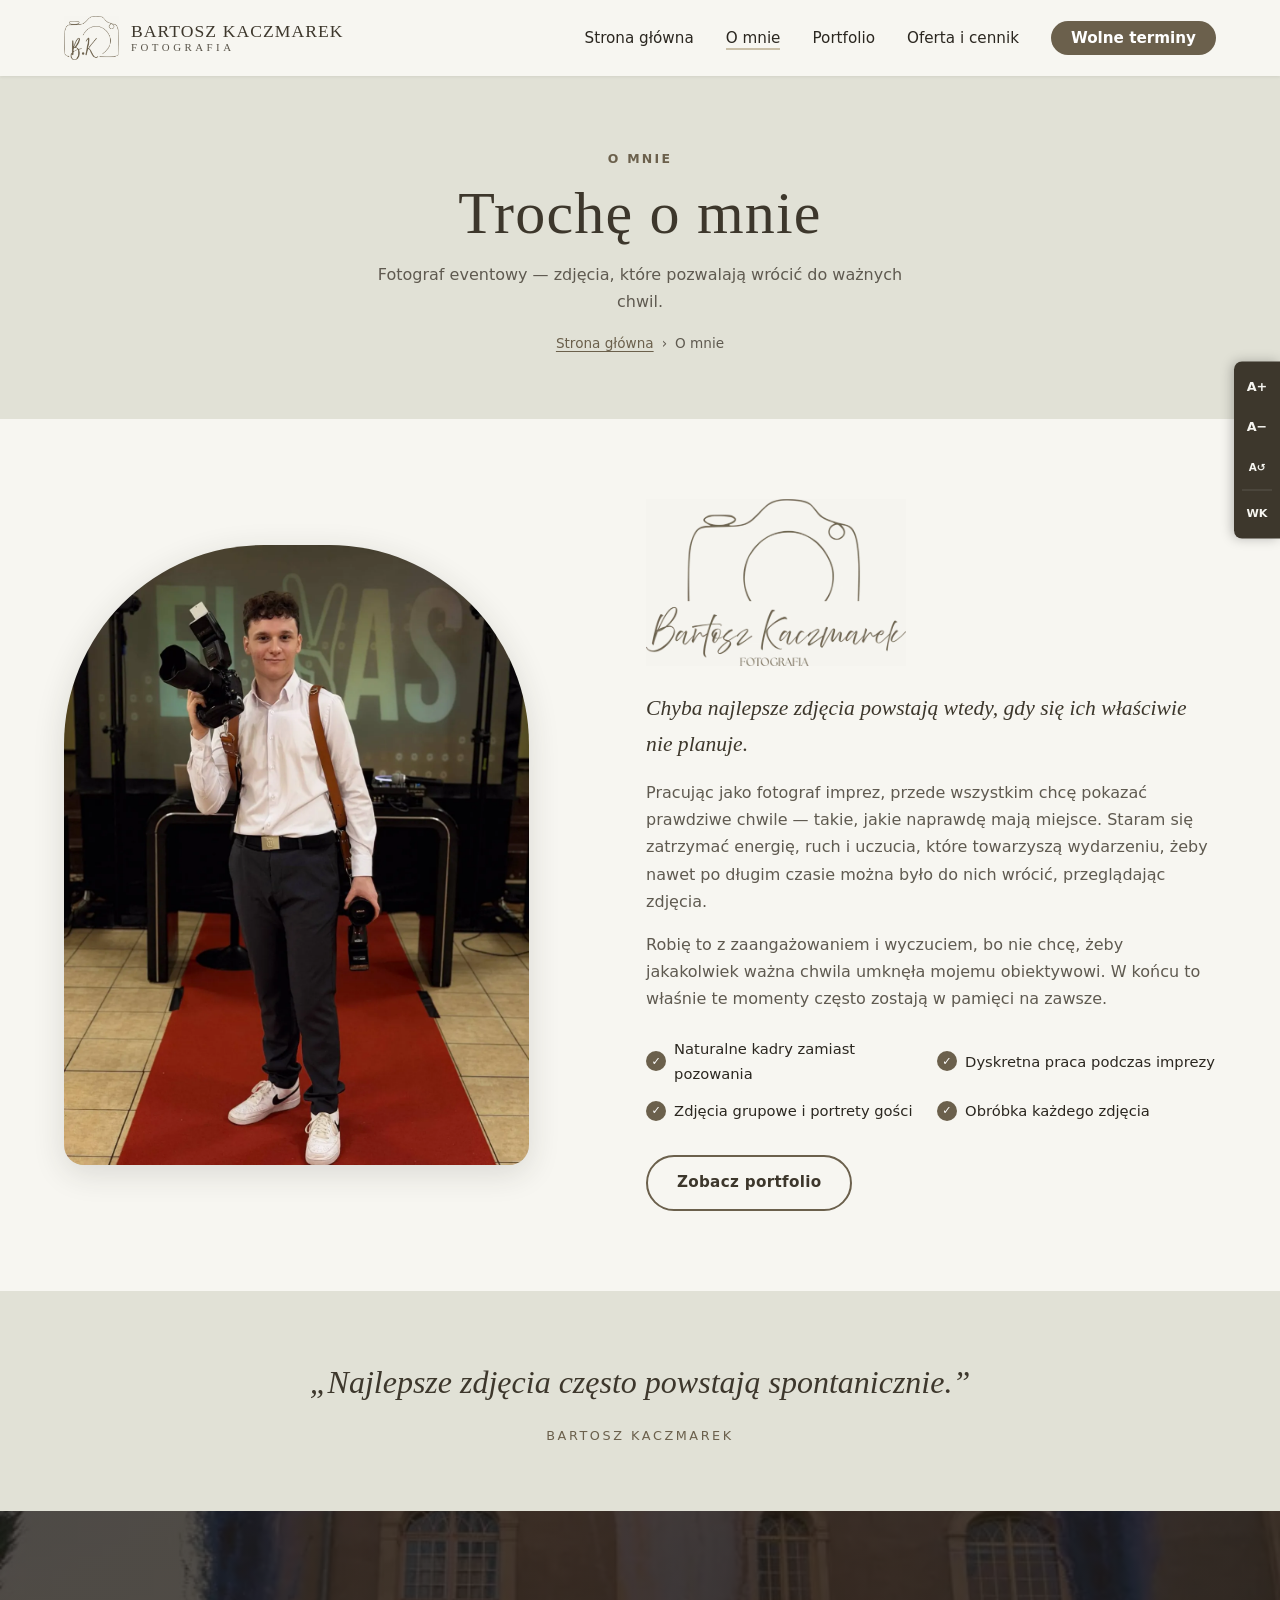
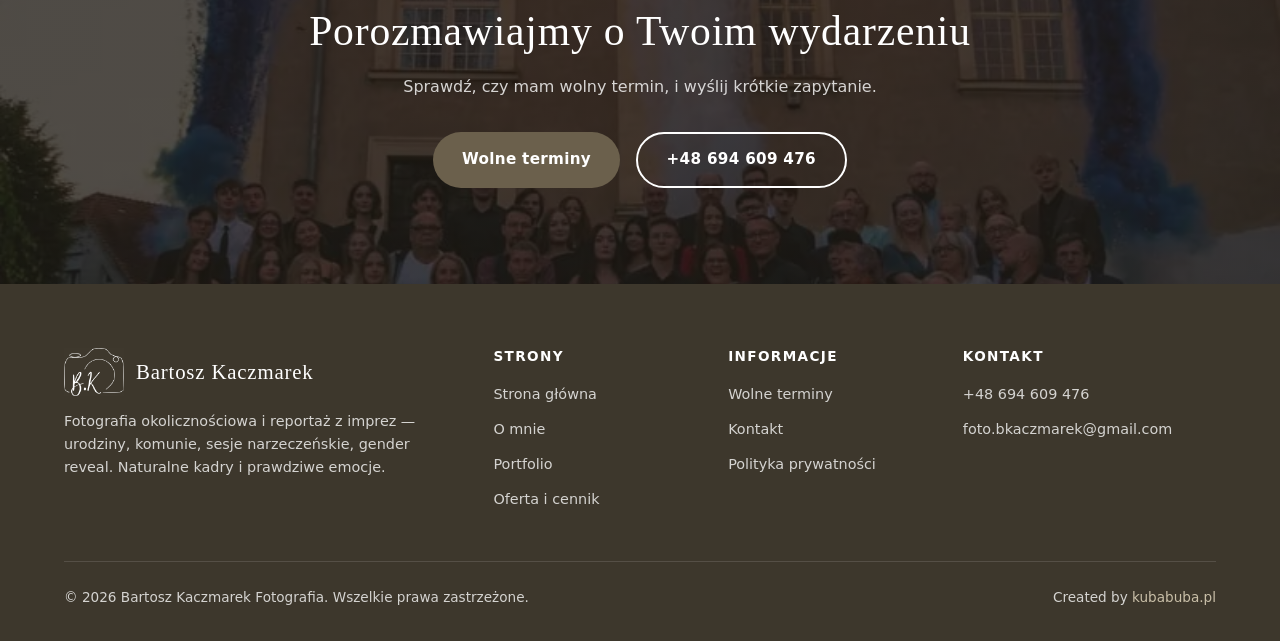
==== commit 575bebca: "feat: nowe zdjęcie Bartka w sekcji i na stronie O mnie Co-Authored-By: Claude Opus 5.5 <noreply@anth" ====
--- a/o-mnie.html
+++ b/o-mnie.html
@@ -37,7 +37,7 @@
       <div class="container">
         <div class="about-grid">
           <div class="about-image reveal-left">
-            <img src="assets/img/portfolio/fotograf-w-plenerze.webp" alt="Bartosz Kaczmarek z aparatem podczas zdjęć w plenerze" width="1066" height="1600" loading="lazy">
+            <img src="assets/img/bartek-portret.webp" alt="Bartosz Kaczmarek z aparatami na sali przed imprezą" width="1200" height="1600" loading="lazy" class="img-top">
           </div>
           <div class="about-content reveal-right">
             <img src="assets/img/logo-full.webp" alt="Bartosz Kaczmarek Fotografia — logo" width="600" height="385" loading="lazy" style="max-width:260px; margin-bottom:1.5rem;">
